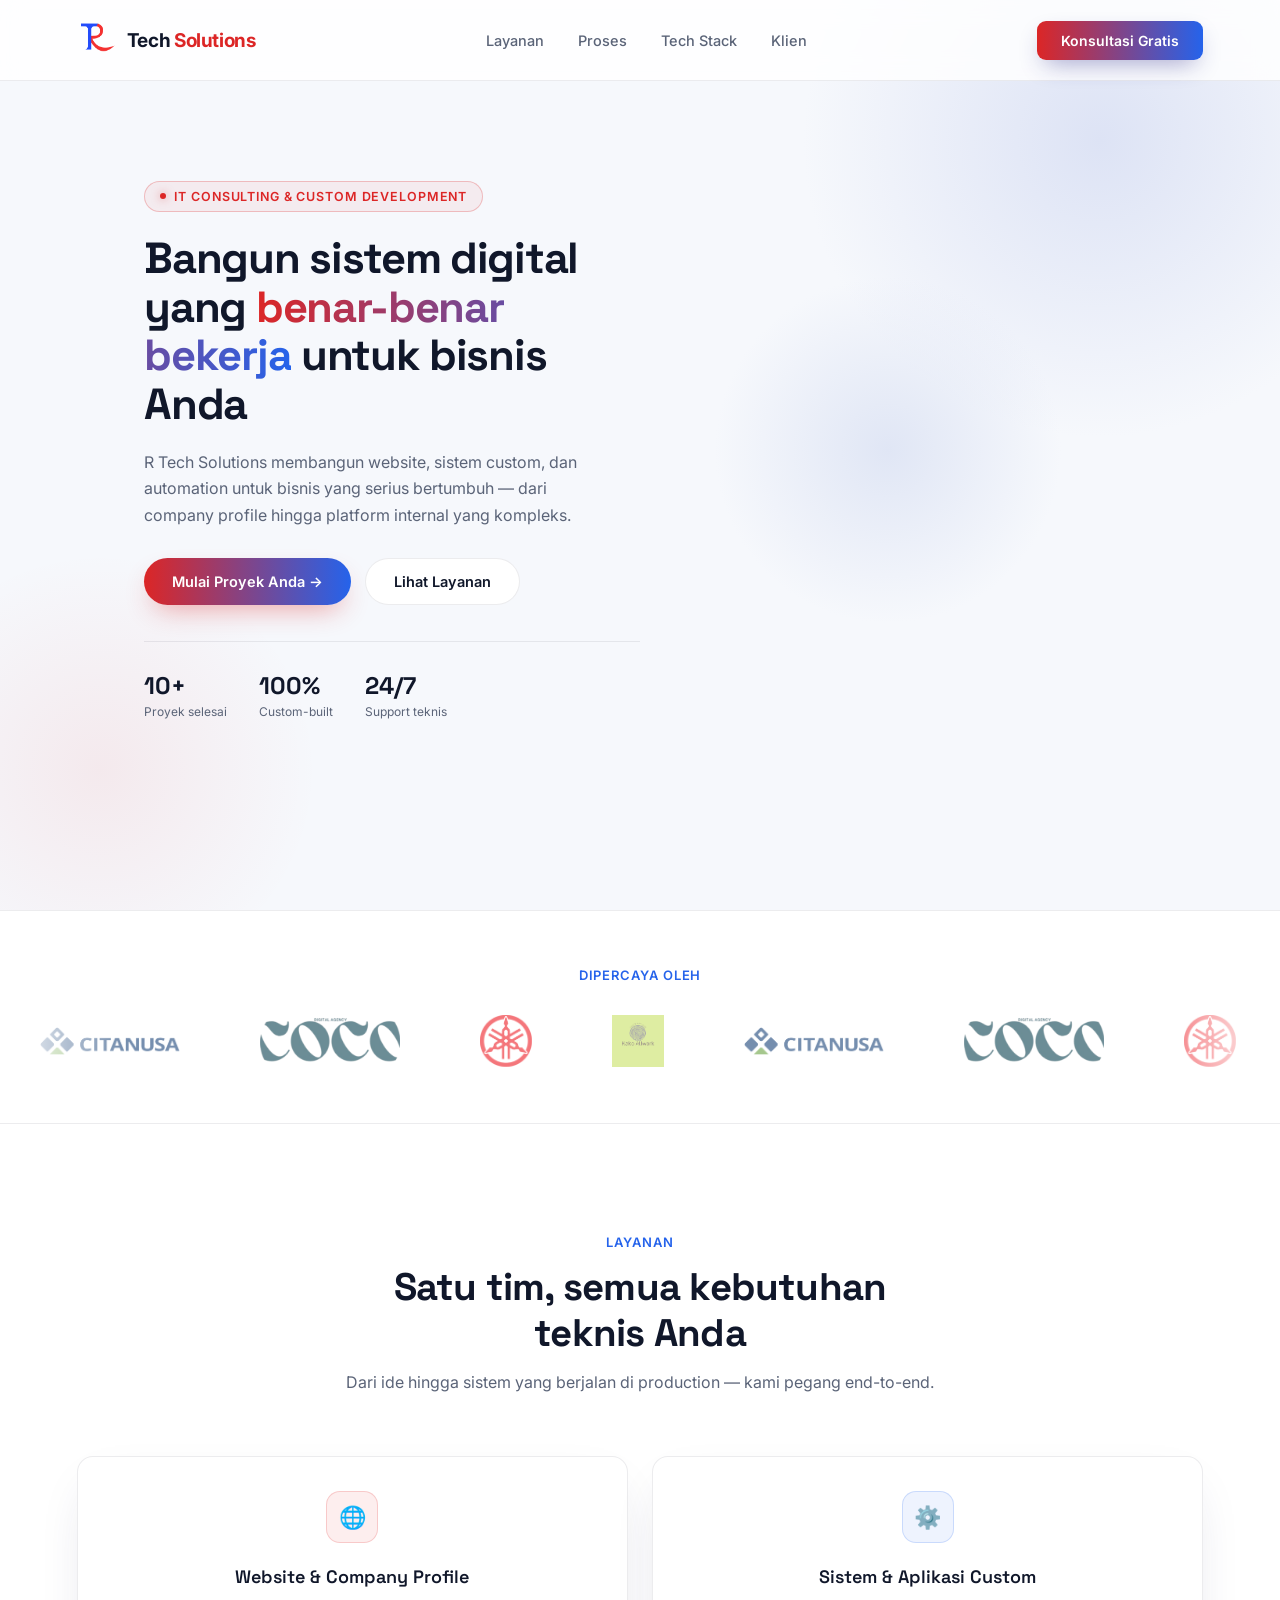
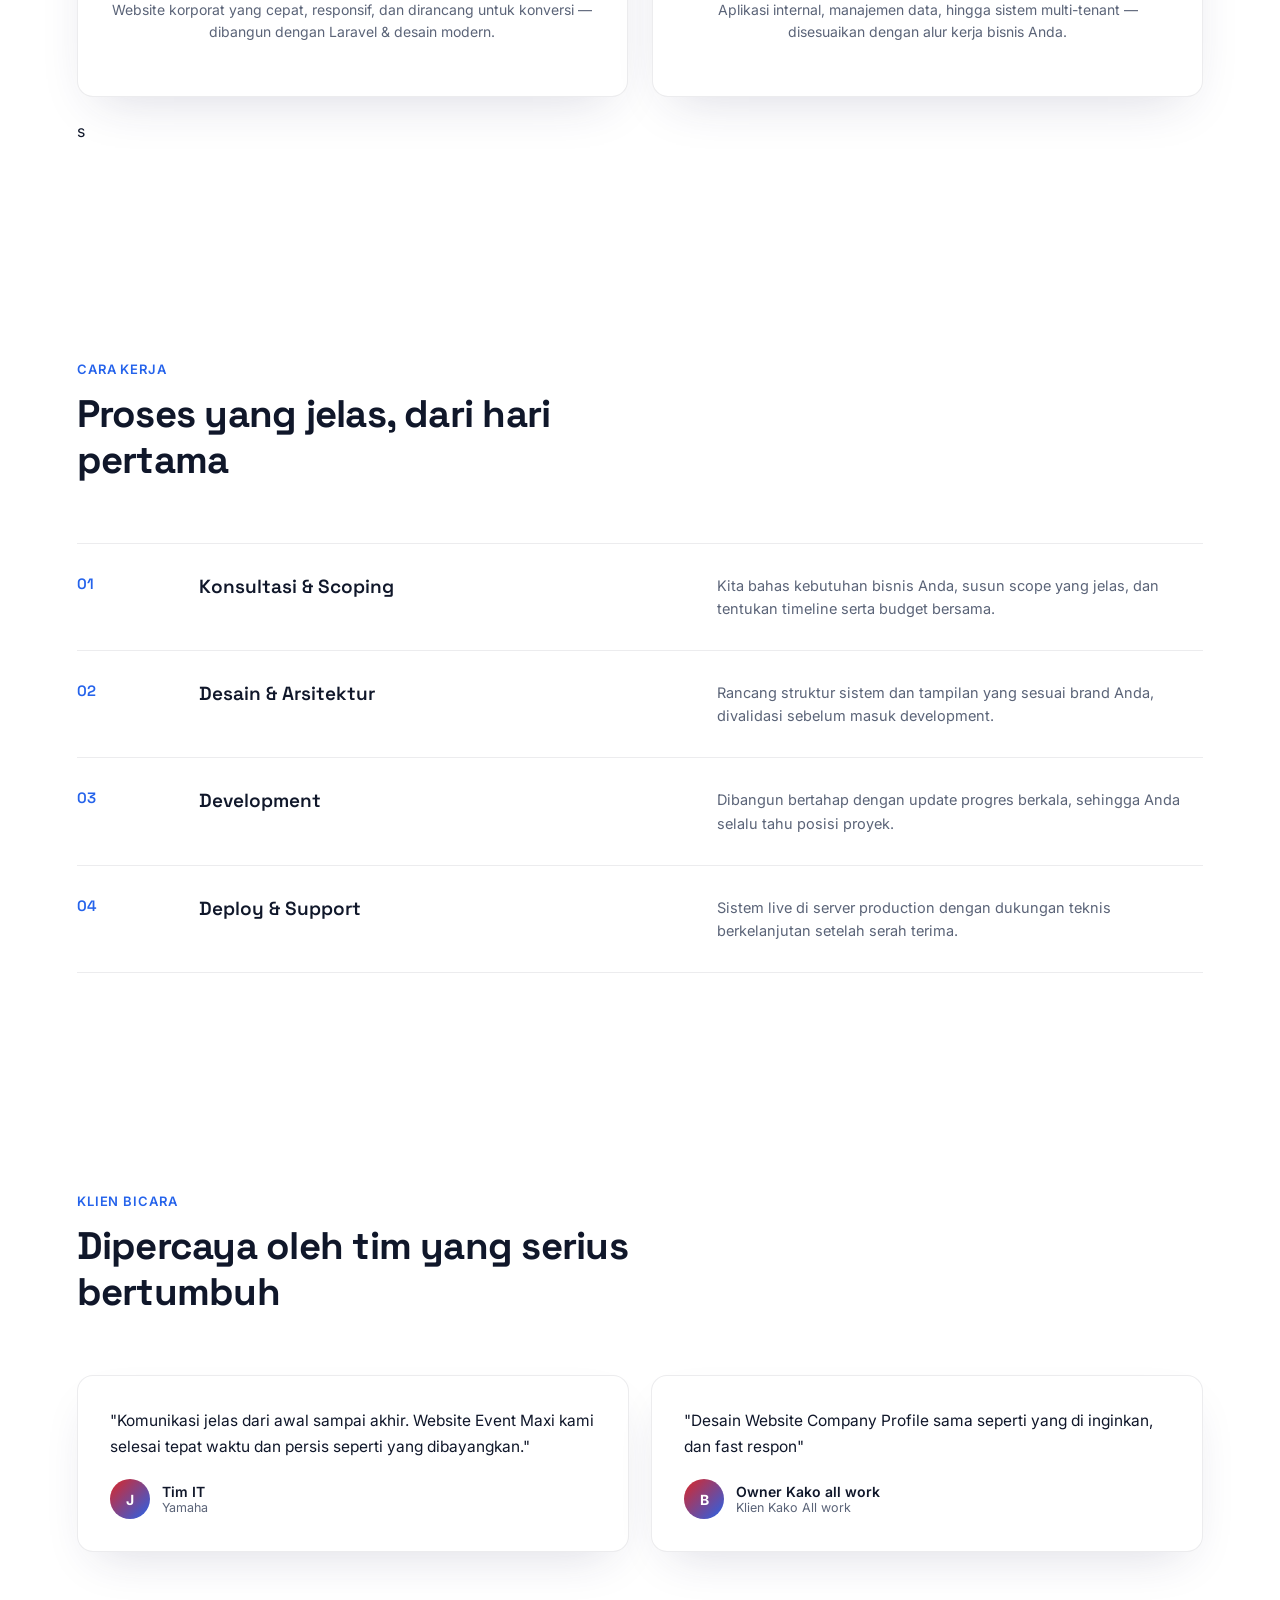
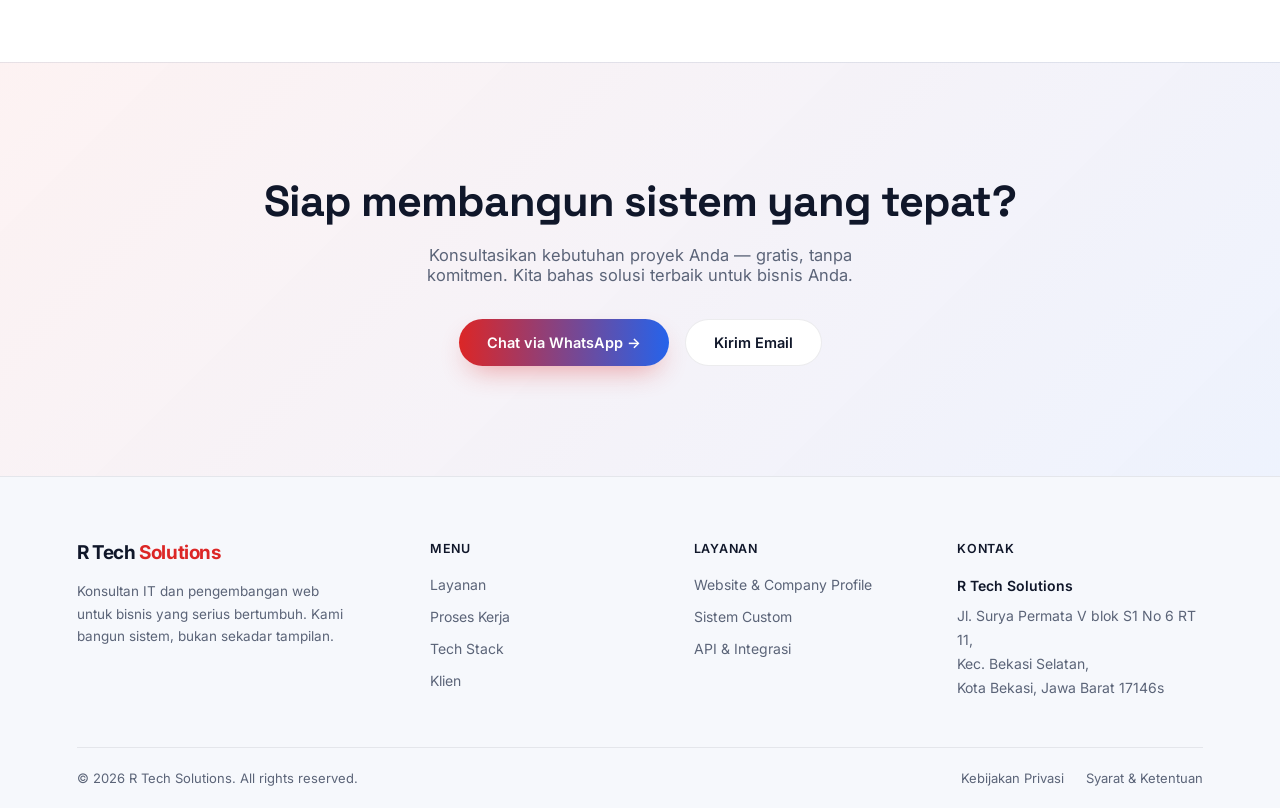
==== index.html @ 9c9a625c "html perbaikan" ====
<!DOCTYPE html>
<html lang="id">
<head>
<meta charset="UTF-8">
<meta name="viewport" content="width=device-width, initial-scale=1.0">
<title>R Tech Solutions — IT Consulting & Web Development</title>
<link rel="preconnect" href="https://fonts.googleapis.com">
<link href="https://fonts.googleapis.com/css2?family=Space+Grotesk:wght@400;500;600;700&family=Inter:wght@400;500;600;700&display=swap" rel="stylesheet">
<link href="css/style.css" rel="stylesheet">
</head>
<body>

<nav>
  <div class="logo-mark">
    <div>
      <img src="assets/logo2.png" alt="R Tech Solutions Logo" width="40" height="40">
    </div>
    <div class="logo-text">Tech <span>Solutions</span></div>
  </div>
  <div class="nav-links">
    <a href="#layanan">Layanan</a>
    <a href="#proses">Proses</a>
    <a href="#stack">Tech Stack</a>
    <a href="#testimoni">Klien</a>
  </div>
  <a href="#cta" class="nav-cta">Konsultasi Gratis</a>
</nav>

<!-- HERO -->
<section class="hero">
  <div class="hero-blob blob-1"></div>
  <div class="hero-blob blob-2"></div>

  <!-- UPPER: two-col grid -->
  <div class="hero-upper">
    <!-- LEFT: text -->
    <div class="hero-content">
      <div class="eyebrow">IT Consulting &amp; Custom Development</div>
      <h1>Bangun sistem digital yang <span class="grad">benar-benar bekerja</span> untuk bisnis Anda</h1>
      <p class="hero-desc">R Tech Solutions membangun website, sistem custom, dan automation untuk bisnis yang serius bertumbuh — dari company profile hingga platform internal yang kompleks.</p>
      <div class="hero-actions">
        <a href="#cta" class="btn-primary">Mulai Proyek Anda →</a>
        <a href="#layanan" class="btn-secondary">Lihat Layanan</a>
      </div>
      <div class="hero-stats">
        <div class="stat"><div class="num">10+</div><div class="label">Proyek selesai</div></div>
        <div class="stat"><div class="num">100%</div><div class="label">Custom-built</div></div>
        <div class="stat"><div class="num">24/7</div><div class="label">Support teknis</div></div>
      </div>
    </div>
    <!-- RIGHT: 3D canvas -->
    <div class="hero-visual">
    </div>
  </div>

  <!-- PROMO BAR: full-width strip at bottom of hero -->
  <!-- <div class="hero-promo-bar">
    <div class="promo-carousel" id="promoCarousel">
      <div class="promo-track" id="promoTrack">
        <div class="promo-slide">
          <div class="promo-icon">🔥</div>
          <div class="promo-text">
            <span class="promo-badge">Promo Akhir Bulan</span>
            <h4>Diskon 20% Paket Company Profile</h4>
            <p>Berlaku untuk pemesanan bulan ini</p>
          </div>
          <a href="#cta" class="promo-arrow">Klaim →</a>
        </div>
        <div class="promo-slide">
          <div class="promo-icon">⚡</div>
          <div class="promo-text">
            <span class="promo-badge">Layanan Baru</span>
            <h4>Paket Automation &amp; Scraping</h4>
            <p>Mulai dari kebutuhan data harian Anda</p>
          </div>
          <a href="#layanan" class="promo-arrow">Lihat →</a>
        </div>
        <div class="promo-slide">
          <div class="promo-icon">🎯</div>
          <div class="promo-text">
            <span class="promo-badge">Slot Terbatas</span>
            <h4>Konsultasi Gratis Bulan Ini</h4>
            <p>Hanya tersedia untuk 5 klien pertama</p>
          </div>
          <a href="#cta" class="promo-arrow">Daftar →</a>
        </div>
      </div>
      <div class="promo-controls">
        <div class="promo-dots" id="promoDots"></div>
        <div class="promo-nav-btns">
          <button class="promo-nav-btn" id="promoPrev" aria-label="Sebelumnya">&#8249;</button>
          <button class="promo-nav-btn" id="promoNext" aria-label="Berikutnya">&#8250;</button>
        </div>
      </div>
    </div>
  </div> -->
</section>

<!-- CLIENT MARQUEE -->
<section class="clients">
  <span class="section-tag" style="text-align:center;display:block;padding:0 6%;margin-bottom:32px;">Dipercaya Oleh</span>
  <div class="clients-fade-l"></div>
  <div class="clients-fade-r"></div>
  <div class="marquee-track">
    <!-- Set 1 -->
    <div class="marquee-group">
      <div class="client-logo"><img src="assets/citanusalogo.png" alt="Cita Nusa Logo"></div>
      <div class="client-logo"><img src="assets/logo_coco.png" alt="Coco Digital Logo"></div>
      <div class="client-logo"><img src="assets/yamaha-logo.png.svg" alt="Yamaha Logo"></div>
      <div class="client-logo"><img src="assets/KakoLogo.png" alt="Kakao all work"></div>
    </div>
    <!-- Set 2 (duplikat, wajib buat looping mulus) -->
    <div class="marquee-group" aria-hidden="true">
      <div class="client-logo"><img src="assets/citanusalogo.png" alt="" aria-hidden="true"></div>
      <div class="client-logo"><img src="assets/logo_coco.png" alt="" aria-hidden="true"></div>
      <div class="client-logo"><img src="assets/yamaha-logo.png.svg" alt="" aria-hidden="true"></div>
      <div class="client-logo"><img src="assets/KakoLogo.png" alt="" aria-hidden="true"></div>
    </div>
  </div>
</section>

<!-- SERVICES -->
<section class="services" id="layanan">
  <div class="section-head center">
    <span class="section-tag">Layanan</span>
    <h2>Satu tim, semua kebutuhan teknis Anda</h2>
    <p>Dari ide hingga sistem yang berjalan di production — kami pegang end-to-end.</p>
  </div>
  <div class="service-grid">
    <div class="service-card">
      <div class="service-icon">🌐</div>
      <h3>Website &amp; Company Profile</h3>
      <p>Website korporat yang cepat, responsif, dan dirancang untuk konversi — dibangun dengan Laravel &amp; desain modern.</p>
    </div>
    <div class="service-card">
      <div class="service-icon">⚙️</div>
      <h3>Sistem &amp; Aplikasi Custom</h3>
      <p>Aplikasi internal, manajemen data, hingga sistem multi-tenant — disesuaikan dengan alur kerja bisnis Anda.</p>
    </div>s
  </div>
</section>

<!-- PORTFOLIO -->
<!-- <section class="portfolio" id="portofolio">
  <div class="section-head">
    <span class="section-tag">Portofolio</span>
    <h2>Proyek yang sudah kami bangun</h2>
    <p>Sebagian sistem dan website yang kami kerjakan untuk klien dari berbagai industri.</p>
  </div>
  <div class="portfolio-grid">
    <div class="portfolio-card">
      <div class="portfolio-thumb thumb-1"><span class="ptag">TikTok Scraper</span></div>
      <div class="portfolio-body">
        <span class="portfolio-cat">Web App &amp; Automation</span>
        <h3>Hashtag Scraping System</h3>
        <p>Sistem scraping TikTok berbasis hashtag dengan export Excel, validasi, dan dashboard DataTables.</p>
        <div class="portfolio-stack"><span>Laravel</span><span>FastAPI</span><span>MySQL</span></div>
      </div>
    </div>
    <div class="portfolio-card">
      <div class="portfolio-thumb thumb-2"><span class="ptag">Company Profile</span></div>
      <div class="portfolio-body">
        <span class="portfolio-cat">Website Korporat</span>
        <h3>Digital Agency Profile Site</h3>
        <p>Website multi-halaman dengan parallax, marquee client logo, dan desain premium custom.</p>
        <div class="portfolio-stack"><span>Laravel</span><span>Blade</span><span>Nginx</span></div>
      </div>
    </div>
    <div class="portfolio-card">
      <div class="portfolio-thumb thumb-3"><span class="ptag">3D Portfolio</span></div>
      <div class="portfolio-body">
        <span class="portfolio-cat">Personal Branding</span>
        <h3>Interactive 3D Portfolio</h3>
        <p>Website portofolio dengan hero Three.js interaktif dan animasi Framer Motion.</p>
        <div class="portfolio-stack"><span>React</span><span>Three.js</span><span>TypeScript</span></div>
      </div>
    </div>
    <div class="portfolio-card">
      <div class="portfolio-thumb thumb-4"><span class="ptag">SaaS Membership</span></div>
      <div class="portfolio-body">
        <span class="portfolio-cat">Sistem Custom</span>
        <h3>Multi-Tenant Membership System</h3>
        <p>Sistem manajemen membership dengan 3 level role dan modul invoicing terintegrasi.</p>
        <div class="portfolio-stack"><span>Laravel</span><span>Multi-tenant</span></div>
      </div>
    </div>
    <div class="portfolio-card">
      <div class="portfolio-thumb thumb-5"><span class="ptag">Sales Proposal</span></div>
      <div class="portfolio-body">
        <span class="portfolio-cat">Dokumen Bisnis</span>
        <h3>Proposal &amp; PDF Generation</h3>
        <p>Sistem generate proposal penjualan profesional otomatis dalam format PDF.</p>
        <div class="portfolio-stack"><span>Python</span><span>ReportLab</span></div>
      </div>
    </div>
  </div>
</section> -->

<!-- PROCESS -->
<section class="process" id="proses">
  <div class="section-head">
    <span class="section-tag">Cara Kerja</span>
    <h2>Proses yang jelas, dari hari pertama</h2>
  </div>
  <div class="process-list">
    <div class="process-row">
      <div class="process-num">01</div>
      <h3>Konsultasi &amp; Scoping</h3>
      <p>Kita bahas kebutuhan bisnis Anda, susun scope yang jelas, dan tentukan timeline serta budget bersama.</p>
    </div>
    <div class="process-row">
      <div class="process-num">02</div>
      <h3>Desain &amp; Arsitektur</h3>
      <p>Rancang struktur sistem dan tampilan yang sesuai brand Anda, divalidasi sebelum masuk development.</p>
    </div>
    <div class="process-row">
      <div class="process-num">03</div>
      <h3>Development</h3>
      <p>Dibangun bertahap dengan update progres berkala, sehingga Anda selalu tahu posisi proyek.</p>
    </div>
    <div class="process-row">
      <div class="process-num">04</div>
      <h3>Deploy &amp; Support</h3>
      <p>Sistem live di server production dengan dukungan teknis berkelanjutan setelah serah terima.</p>
    </div>
  </div>
</section>

<!-- TESTIMONIAL -->
<section class="testimonial" id="testimoni">
  <div class="section-head">
    <span class="section-tag">Klien Bicara</span>
    <h2>Dipercaya oleh tim yang serius bertumbuh</h2>
  </div>
  <div class="testi-grid">
    <div class="testi-card">
      <p>"Komunikasi jelas dari awal sampai akhir. Website Event Maxi kami selesai tepat waktu dan persis seperti yang dibayangkan."</p>
      <div class="testi-who">
        <div class="testi-avatar">J</div>
        <div><div class="testi-name">Tim IT</div><div class="testi-role">Yamaha</div></div>
      </div>
    </div>
    <div class="testi-card">
      <p>"Desain Website Company Profile sama seperti yang di inginkan, dan fast respon"</p>
      <div class="testi-who">
        <div class="testi-avatar">B</div>
        <div><div class="testi-name">Owner Kako all work</div><div class="testi-role">Klien Kako All work</div></div>
      </div>
    </div>
  </div>
</section>

<!-- CTA -->
<section class="cta-section" id="cta">
  <h2>Siap membangun sistem yang tepat?</h2>
  <p>Konsultasikan kebutuhan proyek Anda — gratis, tanpa komitmen. Kita bahas solusi terbaik untuk bisnis Anda.</p>
  <div class="cta-buttons">
    <a href="https://wa.me/6282191230772" class="btn-primary">Chat via WhatsApp →</a>
    <a href="mailto:kurniamulyarizqi1006@gmail.com" class="btn-secondary">Kirim Email</a>
  </div>
</section>

<!-- FOOTER -->
<footer>
  <div class="footer-top">
    <div class="footer-brand">
      <div class="logo-mark">
        <div class="logo-text">R Tech <span>Solutions</span></div>
      </div>
      <p>Konsultan IT dan pengembangan web untuk bisnis yang serius bertumbuh. Kami bangun sistem, bukan sekadar tampilan.</p>
      <!-- <div class="footer-social">
        <a href="#" class="social-btn" aria-label="Instagram">IG</a>
        <a href="#" class="social-btn" aria-label="LinkedIn">in</a>
        <a href="#" class="social-btn" aria-label="WhatsApp">WA</a>
        <a href="#" class="social-btn" aria-label="GitHub">GH</a>
      </div> -->
    </div>
    <div class="footer-col">
      <h4>Menu</h4>
      <ul>
        <li><a href="#layanan">Layanan</a></li>
        <li><a href="#proses">Proses Kerja</a></li>
        <li><a href="#stack">Tech Stack</a></li>
        <li><a href="#testimoni">Klien</a></li>
      </ul>
    </div>
    <div class="footer-col">
      <h4>Layanan</h4>
      <ul>
        <li><a href="#layanan">Website &amp; Company Profile</a></li>
        <li><a href="#layanan">Sistem Custom</a></li>
        <li><a href="#layanan">API &amp; Integrasi</a></li>
      </ul>
    </div>
    <div class="footer-col">
      <h4>Kontak</h4>
      <div class="footer-address">
        <strong>R Tech Solutions</strong>
        Jl. Surya Permata V blok S1 No 6 RT 11,<br>
        Kec. Bekasi Selatan,<br>
        Kota Bekasi, Jawa Barat 17146s
      </div>
    </div>
  </div>
  <div class="footer-bottom">
    <div class="gray">© 2026 R Tech Solutions. All rights reserved.</div>
    <div class="footer-bottom-links">
      <a href="#">Kebijakan Privasi</a>
      <a href="#">Syarat &amp; Ketentuan</a>
    </div>
  </div>
</footer>

<!-- THREE.js loaded locally to avoid blocked CDN by tracking prevention -->
<script src="assets/three/three.min.js"></script>
<script src="/js/script.js"></script>

</body>
</html>
---- css/style.css ----
:root{
    --bg:#ffffff;
    --bg-soft:#f6f8fc;
    --bg-soft-2:#eef1f8;
    --ink:#10172a;
    --ink-soft:#5b6478;
    --line:rgba(16,23,42,0.08);
    --red:#dc2626;
    --red-2:#ef4444;
    --blue:#2563eb;
    --blue-2:#3b82f6;
    --shadow:0 20px 50px -20px rgba(37,38,87,0.18);
  }
  *{margin:0;padding:0;box-sizing:border-box;}
  html{scroll-behavior:smooth;}
  body{
    background:var(--bg);
    color:var(--ink);
    font-family:'Inter',sans-serif;
    overflow-x:hidden;
  }
  h1,h2,h3,.display{font-family:'Space Grotesk',sans-serif;}
  a{font-family:inherit;}

  /* NAV */
  nav{
    position:fixed; top:0; left:0; right:0; z-index:100;
    display:flex; align-items:center; justify-content:space-between;
    padding:18px 6%;
    background:rgba(255,255,255,0.82);
    backdrop-filter:blur(12px);
    border-bottom:1px solid var(--line);
  }
  .logo-mark{display:flex; align-items:center; gap:10px;}
  .logo-text{font-weight:700;font-size:19px;letter-spacing:-0.02em;color:var(--ink);}
  .logo-text span{color:var(--red);}
  .nav-links{display:flex;gap:34px;align-items:center;}
  .nav-links a{color:var(--ink-soft);text-decoration:none;font-size:14.5px;font-weight:500;transition:color .2s;}
  .nav-links a:hover{color:var(--ink);}
  .nav-cta{
    background:linear-gradient(90deg,var(--red),var(--blue));
    color:#fff; padding:11px 24px; border-radius:9px;
    font-weight:600; font-size:14px; text-decoration:none;
    box-shadow:0 10px 24px -8px rgba(37,38,135,0.45);
    transition:transform .2s, box-shadow .2s;
  }
  .nav-cta:hover{transform:translateY(-2px); box-shadow:0 14px 28px -8px rgba(37,38,135,0.55);}

  /* HERO */
  .hero{
    position:relative;
    background:var(--bg-soft);
    overflow:hidden;
    padding-top:80px; /* nav height offset */
  }
  .hero-blob{
    position:absolute; border-radius:50%; z-index:0; pointer-events:none;
  }
  .blob-1{width:600px;height:600px; background:radial-gradient(circle, #dde3f5 0%, transparent 70%); top:-160px; right:-120px;}
  .blob-2{width:440px;height:440px; background:radial-gradient(circle, rgba(220,38,38,0.07) 0%, transparent 70%); bottom:-80px; left:-120px;}

  /* Upper hero: two-col grid */
  .hero-upper{
    position:relative; z-index:2;
    display:grid; grid-template-columns:1fr 1fr;
    gap:0; align-items:center;
    min-height:calc(100vh - 80px - 100px); /* subtract nav + promo bar height */
    padding:60px 6% 40px;
    max-width:1400px; margin:0 auto; width:100%;
  }
  .hero-content{ max-width:540px; }
  .eyebrow{
    display:inline-flex; align-items:center; gap:8px;
    font-size:12.5px; font-weight:600; letter-spacing:0.07em;
    color:var(--red); text-transform:uppercase;
    margin-bottom:22px;
    padding:7px 15px;
    border:1px solid rgba(220,38,38,0.25);
    border-radius:100px;
    background:rgba(220,38,38,0.06);
  }
  .eyebrow::before{
    content:''; width:6px;height:6px;border-radius:50%;
    background:var(--red); box-shadow:0 0 8px rgba(220,38,38,0.5);
  }
  .hero h1{
    font-size:clamp(2rem, 3.4vw, 3rem);
    font-weight:700; line-height:1.12; letter-spacing:-0.03em;
    margin-bottom:20px; color:var(--ink);
  }
  .hero h1 .grad{
    background:linear-gradient(90deg, var(--red), var(--blue));
    -webkit-background-clip:text; background-clip:text; color:transparent;
  }
  .hero-desc{
    font-size:16px; line-height:1.65; color:var(--ink-soft);
    max-width:460px; margin-bottom:30px;
  }
  .hero-actions{display:flex; gap:14px; flex-wrap:wrap; margin-bottom:36px;}
  .btn-primary{
    background:linear-gradient(90deg,var(--red),var(--blue));
    color:#fff; padding:14px 28px; border-radius:100px;
    font-weight:600; font-size:14.5px; text-decoration:none;
    display:inline-flex; align-items:center; gap:8px;
    box-shadow:0 12px 28px -10px rgba(220,38,38,0.45);
    transition:transform .2s, box-shadow .2s;
  }
  .btn-primary:hover{transform:translateY(-3px); box-shadow:0 18px 32px -10px rgba(220,38,38,0.55);}
  .btn-secondary{
    background:#fff; color:var(--ink);
    padding:14px 28px; border-radius:100px;
    font-weight:600; font-size:14.5px; text-decoration:none;
    border:1px solid var(--line);
    transition:border-color .2s, box-shadow .2s;
  }
  .btn-secondary:hover{border-color:var(--blue-2); box-shadow:0 6px 16px -8px rgba(37,99,235,0.2);}
  .hero-stats{
    display:flex; gap:32px; flex-wrap:wrap;
    padding-top:28px; border-top:1px solid var(--line);
  }
  .stat .num{font-family:'Space Grotesk'; font-size:24px; font-weight:700; color:var(--ink);}
  .stat .label{font-size:12px; color:var(--ink-soft); margin-top:3px;}

  /* 3D visual column */
  .hero-visual{
    position:relative; z-index:1;
    height:460px;
    display:flex; align-items:center; justify-content:center;
  }
  .hero-visual::before{
    content:'';
    position:absolute;
    width:360px; height:360px;
    background:radial-gradient(ellipse at center, #e0e6f5 0%, transparent 68%);
    border-radius:50%;
    z-index:0;
  }
  #hero-canvas{
    position:absolute; inset:0;
    width:100%; height:100%;
    z-index:1;
  }

  /* PROMO BAR — sits below hero-upper as a footer of the hero section */
  .hero-promo-bar{
    position:relative; z-index:3;
    background:#fff;
    border-top:1px solid var(--line);
    padding:0 6%;
    display:flex; align-items:stretch;
  }
  .promo-carousel{
    flex:1; max-width:900px; margin:0 auto;
    overflow:hidden;
  }
  .promo-wrap{ /* legacy compat */ }
  .promo-carousel-inner{
    border:none; border-radius:0;
    background:transparent;
  }
  .promo-track{display:flex; transition:transform .55s cubic-bezier(.65,0,.35,1);}
  .promo-slide{
    min-width:100%; display:flex; align-items:center; gap:16px;
    padding:18px 0;
  }
  .promo-icon{
    width:44px; height:44px; border-radius:10px; flex-shrink:0;
    display:flex; align-items:center; justify-content:center; font-size:19px;
  }
  .promo-slide:nth-child(odd) .promo-icon{background:rgba(220,38,38,0.09); border:1px solid rgba(220,38,38,0.2);}
  .promo-slide:nth-child(even) .promo-icon{background:rgba(37,99,235,0.09); border:1px solid rgba(37,99,235,0.2);}
  .promo-text{flex:1; min-width:0;}
  .promo-badge{
    display:inline-block; font-size:10.5px; font-weight:700; letter-spacing:0.06em;
    text-transform:uppercase; color:var(--red); margin-bottom:2px;
  }
  .promo-text h4{font-size:14.5px; font-weight:600; line-height:1.3; margin-bottom:1px; color:var(--ink);}
  .promo-text p{font-size:12.5px; color:var(--ink-soft); margin:0;}
  .promo-arrow{flex-shrink:0; color:var(--blue); text-decoration:none; font-size:13.5px; font-weight:600; white-space:nowrap;}
  .promo-controls{
    display:flex; align-items:center; justify-content:space-between;
    padding:10px 0 16px;
    border-top:1px solid var(--line);
  }
  .promo-dots{display:flex; gap:6px; align-items:center;}
  .promo-dot{
    width:6px; height:6px; border-radius:50%; background:rgba(16,23,42,0.15);
    border:none; cursor:pointer; padding:0; transition:background .25s, width .25s;
  }
  .promo-dot.active{background:linear-gradient(90deg,var(--red),var(--blue)); width:20px; border-radius:4px;}
  .promo-nav-btns{display:flex; gap:8px;}
  .promo-nav-btn{
    width:28px; height:28px; border-radius:8px; border:1px solid var(--line);
    background:#f6f8fc; color:var(--ink-soft); cursor:pointer;
    display:flex; align-items:center; justify-content:center; font-size:14px;
    transition:border-color .2s, color .2s, background .2s;
  }
  .promo-nav-btn:hover{border-color:var(--blue); color:var(--blue); background:#fff;}

  /* SECTIONS GENERIC */
  section{padding:110px 6%;}
  .section-head{max-width:600px; margin-bottom:60px;}
  .section-tag{
    font-size:13px; font-weight:600; letter-spacing:0.07em; text-transform:uppercase;
    color:var(--blue); margin-bottom:14px; display:block;
  }
  .section-head h2{font-size:clamp(1.7rem,3vw,2.4rem); font-weight:700; letter-spacing:-0.02em; line-height:1.2; color:var(--ink);}
  .section-head p{color:var(--ink-soft); font-size:16px; margin-top:14px; line-height:1.6;}
  .center{text-align:center; margin-left:auto; margin-right:auto;}

  /* SERVICES */
  .services{background:var(--bg);}
  .service-grid{display:grid; grid-template-columns:repeat(2,1fr); gap:24px;}
  .service-card{
    background:#fff; padding:34px 28px; border-radius:16px;
    border:1px solid var(--line);
    box-shadow:var(--shadow);
    transition:transform .25s, box-shadow .25s;
  }
  .service-card:hover{transform:translateY(-6px);}
  .service-icon{
    width:52px;height:52px;border-radius:14px;
    display:flex;align-items:center;justify-content:center;
    margin:0 auto 22px; font-size:22px;
  }
  .service-card:nth-child(odd) .service-icon{background:rgba(220,38,38,0.08); border:1px solid rgba(220,38,38,0.18);}
  .service-card:nth-child(even) .service-icon{background:rgba(37,99,235,0.08); border:1px solid rgba(37,99,235,0.18);}
  .service-card{text-align:center;}
  .service-card h3{font-size:18px; font-weight:600; margin-bottom:11px; color:var(--ink);}
  .service-card p{color:var(--ink-soft); font-size:14px; line-height:1.6; margin-bottom:18px;}
  .service-link{color:var(--blue); font-size:13.5px; font-weight:600; text-decoration:none;}
  .service-link:hover{text-decoration:underline;}

  /* PORTFOLIO */
  .portfolio{background:var(--bg-soft);}
  .portfolio-grid{display:grid; grid-template-columns:repeat(3,1fr); gap:24px;}
  .portfolio-card{
    border:1px solid var(--line); border-radius:16px; overflow:hidden;
    background:#fff;
    box-shadow:var(--shadow);
    transition:transform .3s;
  }
  .portfolio-card:hover{transform:translateY(-6px);}
  .portfolio-thumb{height:170px; position:relative; overflow:hidden; display:flex; align-items:center; justify-content:center;}
  .portfolio-thumb::after{content:''; position:absolute; inset:0; background:radial-gradient(circle at 30% 20%, rgba(255,255,255,0.25), transparent 60%);}
  .portfolio-thumb .ptag{font-family:'Space Grotesk'; font-weight:700; font-size:15px; color:#fff; letter-spacing:-0.01em; z-index:1;}
  .thumb-1{background:linear-gradient(135deg, #dc2626, #6d28d9 140%);}
  .thumb-2{background:linear-gradient(135deg, #2563eb, #0ea5e9 140%);}
  .thumb-3{background:linear-gradient(135deg, #7c3aed, #2563eb 140%);}
  .thumb-4{background:linear-gradient(135deg, #dc2626, #2563eb 140%);}
  .thumb-5{background:linear-gradient(135deg, #ef4444, #7c3aed 140%);}
  .thumb-6{background:linear-gradient(135deg, #16a34a, #2563eb 140%);}
  .portfolio-body{padding:22px;}
  .portfolio-cat{font-size:12px; font-weight:600; letter-spacing:0.06em; text-transform:uppercase; color:var(--blue); margin-bottom:9px; display:block;}
  .portfolio-card h3{font-size:17px; font-weight:600; margin-bottom:8px; color:var(--ink);}
  .portfolio-card p{color:var(--ink-soft); font-size:13.5px; line-height:1.55; margin-bottom:15px;}
  .portfolio-stack{display:flex; gap:8px; flex-wrap:wrap;}
  .portfolio-stack span{font-size:11px; padding:4px 10px; border-radius:100px; border:1px solid var(--line); color:var(--ink-soft);}

  /* PROCESS */
  .process-list{display:flex; flex-direction:column;}
  .process-row{
    display:grid; grid-template-columns:90px 1fr 1fr;
    gap:32px; padding:30px 0; border-top:1px solid var(--line);
    align-items:start;
  }
  .process-list .process-row:last-child{border-bottom:1px solid var(--line);}
  .process-num{font-family:'Space Grotesk'; font-size:15px; font-weight:600; color:var(--blue);}
  .process-row h3{font-size:19px; font-weight:600; color:var(--ink);}
  .process-row p{color:var(--ink-soft); font-size:14.5px; line-height:1.6;}

  /* TECH STACK */
  .stack{background:var(--bg-soft);}
  .stack-grid{display:flex; flex-wrap:wrap; gap:13px;}
  .stack-pill{
    padding:10px 20px; border-radius:100px;
    border:1px solid var(--line); font-size:13.5px; font-weight:500;
    color:var(--ink-soft); background:#fff;
    transition:border-color .2s, color .2s, box-shadow .2s;
  }
  .stack-pill:hover{border-color:var(--blue-2); color:var(--ink); box-shadow:0 6px 16px -8px rgba(37,38,135,0.25);}

  /* TESTIMONIAL */
  .testi-grid{display:grid; grid-template-columns:repeat(2,1fr); gap:22px;}
  .testi-card{
    border:1px solid var(--line); border-radius:16px; padding:32px;
    background:#fff; box-shadow:var(--shadow);
  }
  .testi-card p{font-size:15.5px; line-height:1.65; color:var(--ink); margin-bottom:20px;}
  .testi-who{display:flex; align-items:center; gap:12px;}
  .testi-avatar{
    width:40px;height:40px;border-radius:50%;
    background:linear-gradient(135deg,var(--red),var(--blue));
    display:flex;align-items:center;justify-content:center;
    font-weight:700; font-size:14px; color:#fff;
  }
  .testi-name{font-weight:600; font-size:14px; color:var(--ink);}
  .testi-role{font-size:12.5px; color:var(--ink-soft);}

  /* CLIENT MARQUEE */
.clients{padding:56px 0; border-top:1px solid var(--line); border-bottom:1px solid var(--line); overflow:hidden; position:relative; background:#fff;}
.clients .section-tag{padding:0 6%; margin-bottom:32px; display:block;}

.marquee-track{
  display:flex;
  width:max-content;
  animation:marquee 28s linear infinite;
}
.marquee-track:hover{animation-play-state:paused;}

.marquee-group{
  display:flex;
  align-items:center;
  flex-shrink:0; /* penting: biar gak diperas jadi kecil */
}

.client-logo{
  display:flex;
  align-items:center;
  justify-content:center;
  height:52px;
  padding:0 40px; /* jarak antar logo */
  opacity:0.6;
  transition:opacity .25s;
}
.client-logo:hover{opacity:1;}

.client-logo img{
  max-height:100%;
  max-width:140px;   /* batas lebar biar gak ada yg gepeng kepanjangan */
  width:auto;
  height:auto;
  object-fit:contain;
  display:block;
}

@keyframes marquee{
  from{transform:translateX(0);}
  to{transform:translateX(-50%);}
}

.clients-fade-l, .clients-fade-r{position:absolute; top:0; bottom:0; width:120px; z-index:2; pointer-events:none;}
.clients-fade-l{left:0; background:linear-gradient(90deg, #fff, transparent);}
.clients-fade-r{right:0; background:linear-gradient(270deg, #fff, transparent);}

  /* CTA */
  .cta-section{
    text-align:center;
    background:linear-gradient(135deg, rgba(220,38,38,0.06), rgba(37,99,235,0.08));
    border-top:1px solid var(--line);
  }
  .cta-section h2{font-size:clamp(1.9rem,3.6vw,2.7rem); font-weight:700; letter-spacing:-0.02em; margin-bottom:16px; color:var(--ink);}
  .cta-section p{color:var(--ink-soft); font-size:16.5px; max-width:500px; margin:0 auto 34px;}
  .cta-buttons{display:flex; gap:16px; justify-content:center; flex-wrap:wrap;}

  /* FOOTER */
  footer{border-top:1px solid var(--line); background:var(--bg-soft); padding:64px 6% 0;}
  .footer-top{display:grid; grid-template-columns:1.4fr 1fr 1fr 1.1fr; gap:40px; padding-bottom:48px;}
  .footer-brand .logo-mark{margin-bottom:16px;}
  .footer-brand p{color:var(--ink-soft); font-size:13.5px; line-height:1.65; max-width:280px; margin-bottom:22px;}
  .footer-social{display:flex; gap:10px;}
  .social-btn{
    width:36px;height:36px;border-radius:9px;
    border:1px solid var(--line); background:#fff;
    display:flex;align-items:center;justify-content:center;
    color:var(--ink-soft); text-decoration:none; font-size:13.5px;
    transition:border-color .2s, color .2s;
  }
  .social-btn:hover{border-color:var(--blue-2); color:var(--blue);}
  .footer-col h4{font-size:12.5px; font-weight:600; letter-spacing:0.06em; text-transform:uppercase; color:var(--ink); margin-bottom:18px;}
  .footer-col ul{list-style:none; display:flex; flex-direction:column; gap:12px;}
  .footer-col a{color:var(--ink-soft); text-decoration:none; font-size:14px; transition:color .2s;}
  .footer-col a:hover{color:var(--ink);}
  .footer-address{color:var(--ink-soft); font-size:14px; line-height:1.7;}
  .footer-address strong{color:var(--ink); font-weight:600; display:block; margin-bottom:6px;}
  .footer-bottom{border-top:1px solid var(--line); padding:22px 0; display:flex; align-items:center; justify-content:space-between; flex-wrap:wrap; gap:14px;}
  .footer-bottom .gray{color:var(--ink-soft); font-size:13px;}
  .footer-bottom-links{display:flex; gap:22px;}
  .footer-bottom-links a{color:var(--ink-soft); text-decoration:none; font-size:13px;}
  .footer-bottom-links a:hover{color:var(--ink);}

  @media (max-width:980px){
    .hero-upper{grid-template-columns:1fr; min-height:auto; padding:40px 6% 36px;}
    .hero-visual{height:300px; order:-1;}
    .hero-content{max-width:100%;}
    .hero-promo-bar{padding:0 6%;}
  }
  @media (max-width:900px){
    .nav-links{display:none;}
    .service-grid{grid-template-columns:1fr 1fr;}
    .testi-grid{grid-template-columns:1fr;}
    .process-row{grid-template-columns:1fr; gap:8px;}
    section{padding:76px 6%;}
    .portfolio-grid{grid-template-columns:1fr 1fr;}
    .footer-top{grid-template-columns:1fr 1fr; row-gap:34px;}
  }
  @media (max-width:600px){
    .service-grid{grid-template-columns:1fr;}
    .portfolio-grid{grid-template-columns:1fr;}
    .hero-stats{gap:20px;}
  }
  @media (max-width:540px){
    .footer-top{grid-template-columns:1fr;}
    .footer-bottom{flex-direction:column; align-items:flex-start;}
  }
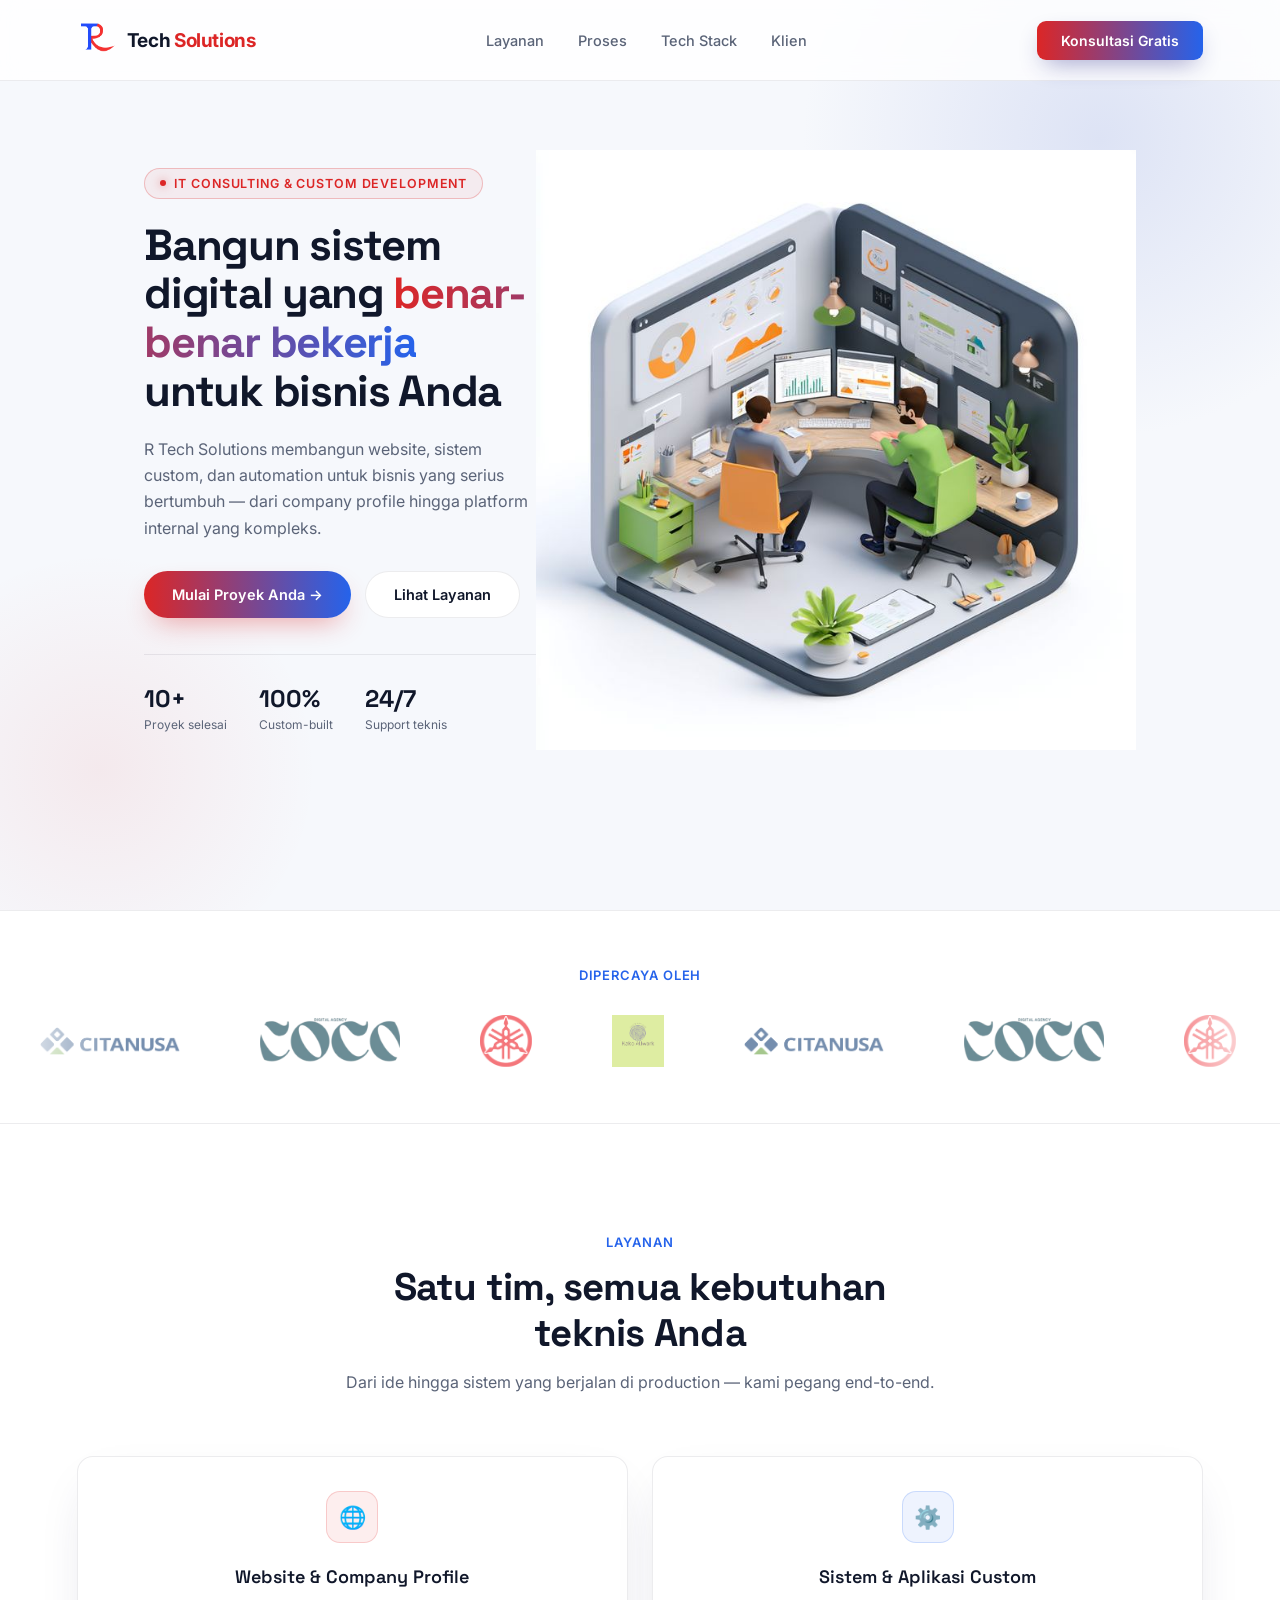
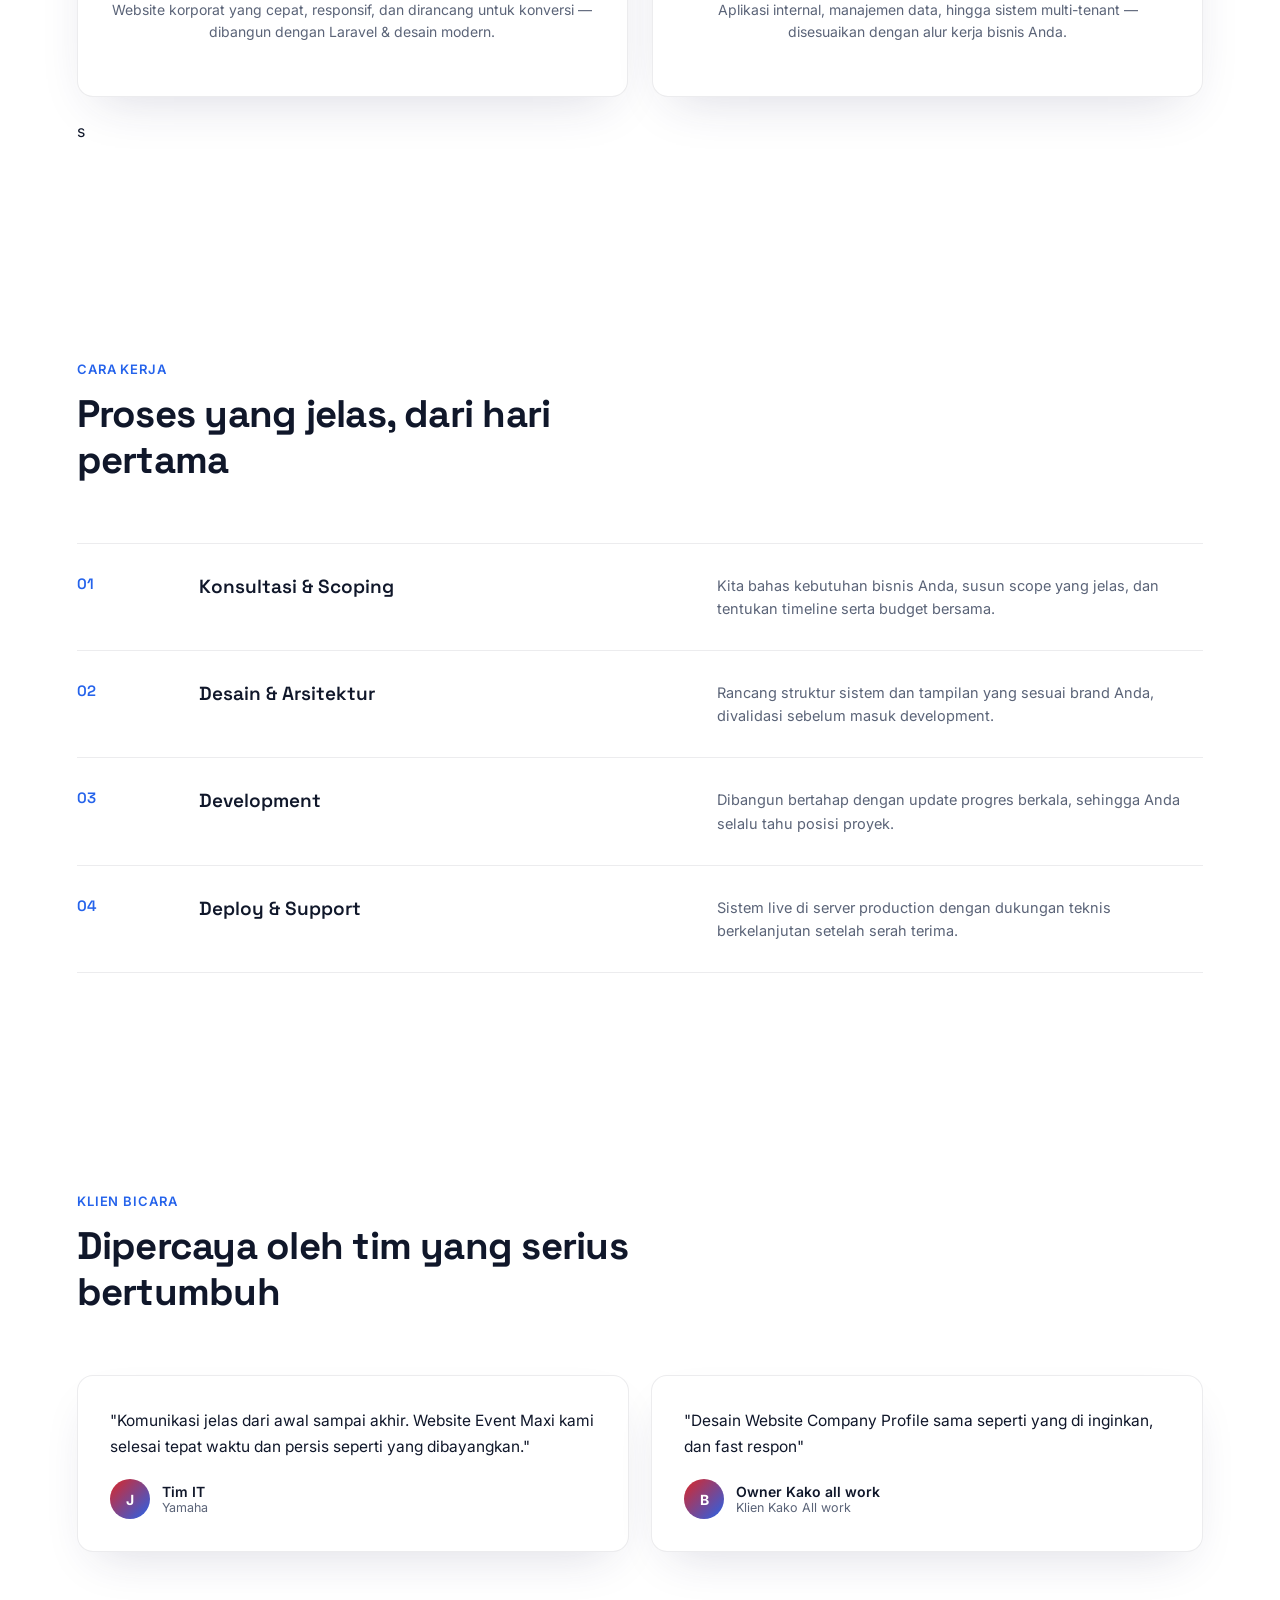
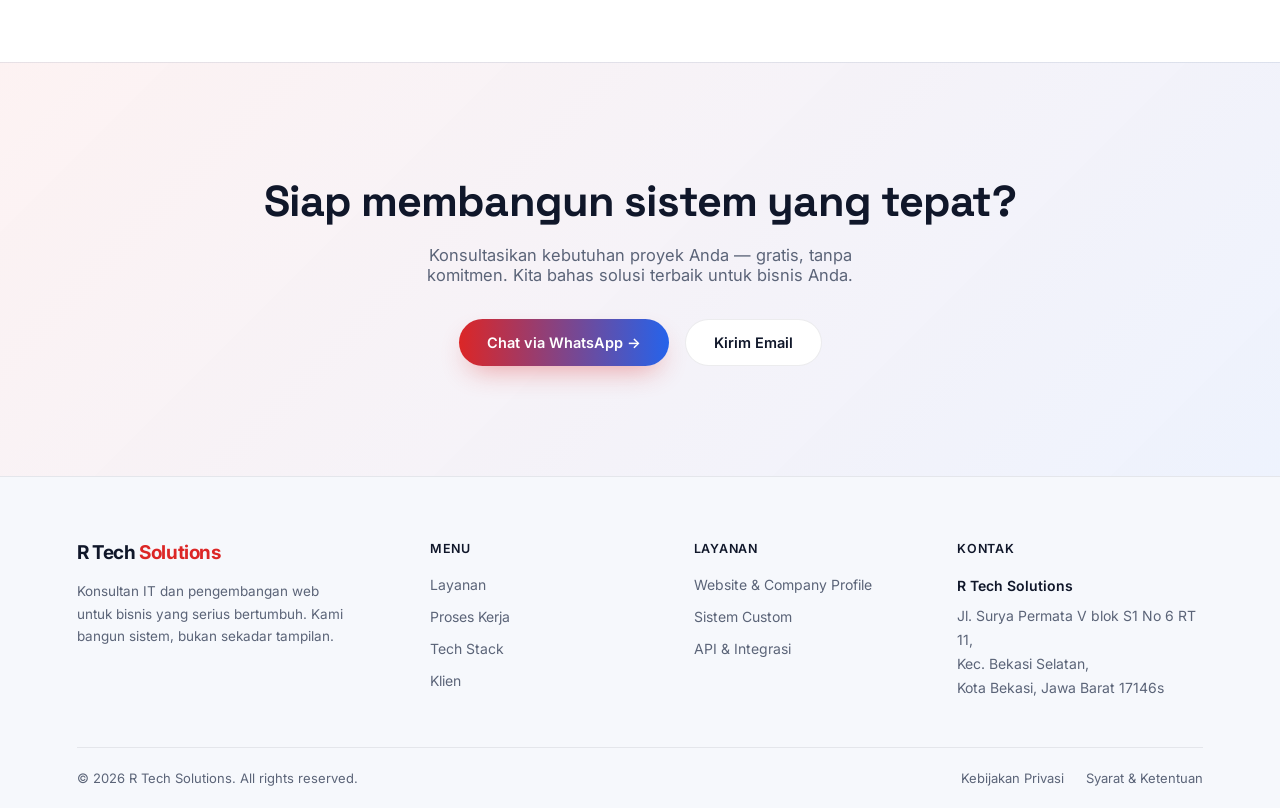
==== commit 6eb21524: "gambar update" ====
--- a/index.html
+++ b/index.html
@@ -50,6 +50,7 @@
     </div>
     <!-- RIGHT: 3D canvas -->
     <div class="hero-visual">
+      <img src="assets/marketingit.jpg" alt="Ilustrasi Layanan IT" class="hero-img" style="width:600px">
     </div>
   </div>
 
@@ -116,6 +117,13 @@
       <div class="client-logo"><img src="assets/yamaha-logo.png.svg" alt="" aria-hidden="true"></div>
       <div class="client-logo"><img src="assets/KakoLogo.png" alt="" aria-hidden="true"></div>
     </div>
+
+    <div class="marquee-group" aria-hidden="true">
+      <div class="client-logo"><img src="assets/citanusalogo.png" alt="" aria-hidden="true"></div>
+      <div class="client-logo"><img src="assets/logo_coco.png" alt="" aria-hidden="true"></div>
+      <div class="client-logo"><img src="assets/yamaha-logo.png.svg" alt="" aria-hidden="true"></div>
+      <div class="client-logo"><img src="assets/KakoLogo.png" alt="" aria-hidden="true"></div>
+    </div>
   </div>
 </section>
 
--- a/css/style.css
+++ b/css/style.css
@@ -124,14 +124,13 @@
   /* 3D visual column */
   .hero-visual{
     position:relative; z-index:1;
-    height:460px;
+    height:100px;
     display:flex; align-items:center; justify-content:center;
   }
   .hero-visual::before{
     content:'';
     position:absolute;
     width:360px; height:360px;
-    background:radial-gradient(ellipse at center, #e0e6f5 0%, transparent 68%);
     border-radius:50%;
     z-index:0;
   }
